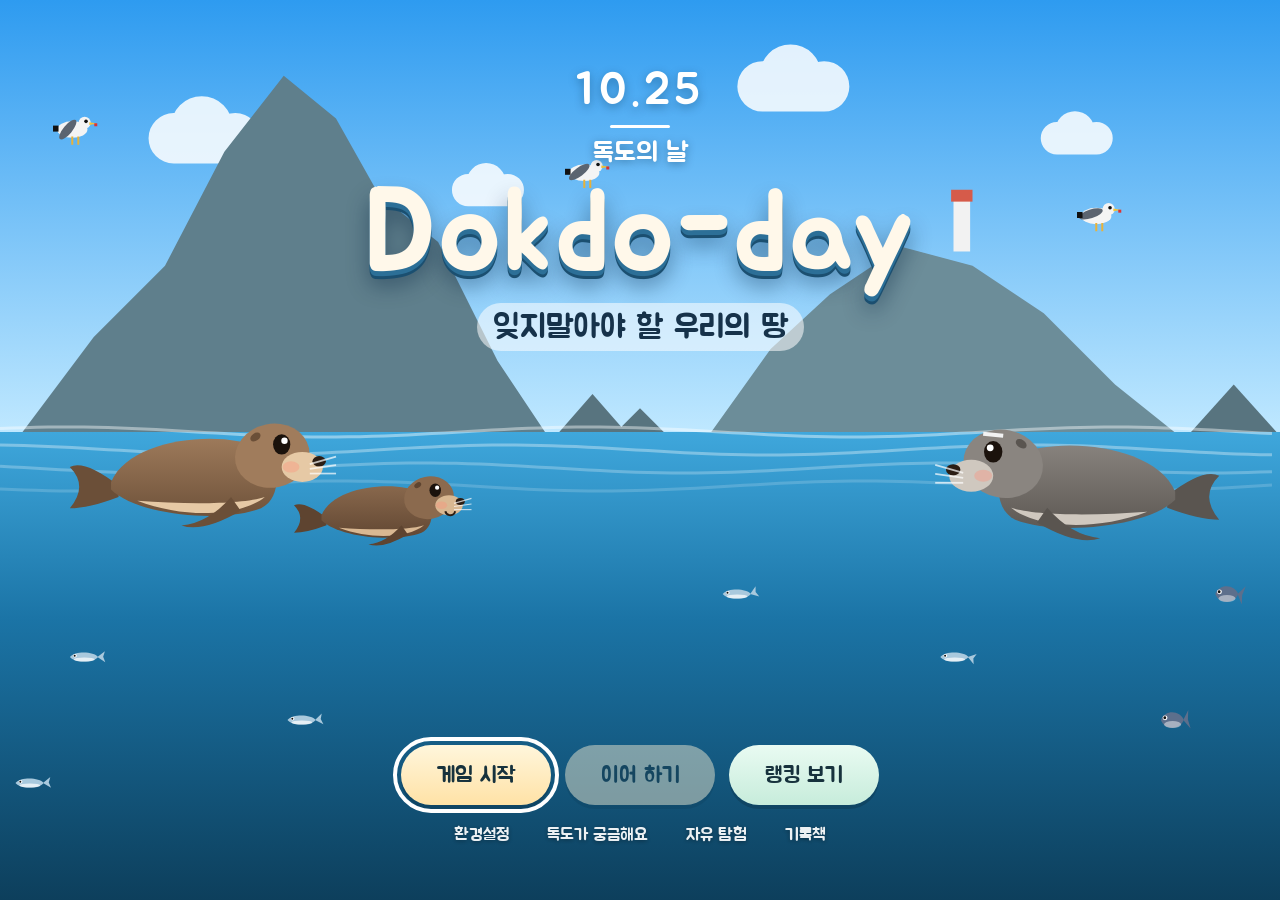
==== index.html @ 26db248d "Add files via upload" ====
<!doctype html>
<html lang="ko">
<head>
<meta charset="utf-8">
<meta name="viewport" content="width=device-width,initial-scale=1,minimum-scale=1,maximum-scale=1,user-scalable=no,viewport-fit=cover">
<meta name="theme-color" content="#123d4d">
<meta name="description" content="잊지말아야 할 우리의 땅. 강치 가족과 함께 독도의 지리·역사·생태를 알아보는 탐험.">
<title>Dokdoday · 잊지말아야 할 우리의 땅</title>
<link rel="preconnect" href="https://fonts.googleapis.com">
<link rel="preconnect" href="https://fonts.gstatic.com" crossorigin>
<link href="https://fonts.googleapis.com/css2?family=Gowun+Dodum&family=Jua&display=swap" rel="stylesheet">
<link rel="stylesheet" href="style.css">
<link rel="icon" href="data:image/svg+xml,<svg xmlns='http://www.w3.org/2000/svg' viewBox='0 0 64 64'><rect width='64' height='64' rx='14' fill='%23123d4d'/><path d='M8 46 L20 26 L28 18 L36 30 L40 46Z' fill='%236c8d99'/><path d='M34 46 L44 34 L52 32 L58 46Z' fill='%237fa3ae'/><rect x='0' y='44' width='64' height='20' fill='%231e7bb0'/></svg>">
</head>
<body>

<!-- ============ 처음 화면 ============ -->
<section id="title" class="screen active">
  <canvas id="titleCanvas"></canvas>
  <div class="title-wrap">
    <div class="title-date">10.25</div>
    <div class="title-line"></div>
    <div class="title-sub">독도의 날</div>
    <h1 class="logo">Dokdo-day</h1>
    <div class="logo-sub">잊지말아야 할 우리의 땅</div>
  </div>
  <div class="title-menu">
    <div class="title-buttons">
      <button class="pill big primary" data-act="new">게임 시작</button>
      <button class="pill big" data-act="continue" id="btnContinue">이어 하기</button>
      <button class="pill big mint" data-act="ranking">랭킹 보기</button>
    </div>
    <button class="who-tag" id="whoTag" style="display:none"></button>
    <div class="title-links">
      <button data-act="settings">환경설정</button>
      <button data-act="guide">독도가 궁금해요</button>
      <button data-act="free">자유 탐험</button>
      <button data-act="book">기록책</button>
    </div>
  </div>
</section>

<!-- ============ 게임 화면 ============ -->
<section id="game" class="screen">
  <canvas id="gameCanvas"></canvas>

  <div class="hud hud-tl">
    <div class="hud-chapter" id="hudChapter">1장 · 두 섬, 하나의 집</div>
    <div class="hud-place" id="hudPlace">독도, 1901 · 가제바위 주변</div>
    <div class="hud-goals" id="hudGoals"></div>
    <div class="hud-life">
      <div class="hearts" id="hudHearts"></div>
      <div class="boost"><span>돌진</span><i id="hudBoost"></i></div>
    </div>
  </div>

  <div class="hud hud-tr">
    <button class="icon-btn" data-act="dex" title="바다 친구 도감">도감 <b id="hudDex">0 / 20</b></button>
    <button class="icon-btn" data-act="book" title="기록책">기록책</button>
    <button class="icon-btn" data-act="mute" id="btnMute" title="소리">소리 켜짐</button>
    <button class="icon-btn round" data-act="pause" title="일시정지">Ⅱ</button>
  </div>

  <div class="hud hud-depth">
    <div class="depth-label">수심<b id="hudDepth">0m</b></div>
    <div class="depth-bar"><i id="hudDepthBar"></i></div>
    <div class="depth-max" id="hudDepthMax">416m</div>
  </div>

  <div class="mentor" id="mentor"><canvas id="mentorFace" width="88" height="88"></canvas><div><small id="mentorName">엄마 강치</small><p id="mentorText"></p><em id="mentorKey"></em></div></div>
  <div class="toast" id="toast"></div>

  <div class="hud hud-keys" id="hudKeys">
    <span><kbd>W</kbd><kbd>A</kbd><kbd>S</kbd><kbd>D</kbd> 또는 <kbd>←↑↓→</kbd> 이동</span>
    <span><kbd>Shift</kbd> 돌진</span>
    <span><kbd>E</kbd> 관찰</span>
    <span><kbd>F</kbd> 바위 오르내리기</span>
  </div>

  <!-- 터치 조작 -->
  <div class="touch" id="touch">
    <div class="stick" id="stick"><i id="stickKnob"></i></div>
    <div class="touch-btns">
      <button id="tDash">돌진</button>
      <button id="tObserve">관찰</button>
      <button id="tClimb">오르기</button>
    </div>
  </div>
</section>

<!-- ============ 이야기 ============ -->
<section id="story" class="screen">
  <canvas id="storyCanvas"></canvas>
  <div class="story-top">
    <div><small id="storyYear">1901년 봄</small><h2 id="storyTitle">프롤로그</h2></div>
    <div class="story-tools">
      <button class="ghost" id="storyLog">대화 기록</button>
      <button class="ghost" id="storySkip">이야기 건너뛰기 ›</button>
    </div>
  </div>
  <div class="story-badge">창작 이야기 · 실제 역사는 엽서와 기록으로 확인해요</div>
  <div class="dialog" id="dialog">
    <canvas id="speakerFace" width="160" height="160"></canvas>
    <div class="dialog-body">
      <div class="speaker" id="speaker">강이</div>
      <p id="line"></p>
      <div class="choices" id="choices"></div>
    </div>
    <button class="next" id="storyNext">계속 ›</button>
  </div>
</section>

<!-- ============ 가로 화면 안내 ============ -->
<div id="rotate">
  <div class="rot-icon">⟳</div>
  <h2>가로로 돌려 주세요</h2>
  <p>넓은 바다에서 강치와 함께 만나요!</p>
  <button class="pill" id="btnFull">전체화면으로 보기</button>
</div>

<!-- ============ 모달 ============ -->
<div id="modal" class="modal"><div class="modal-box" id="modalBox"></div></div>

<script type="module" src="main.js"></script>
</body>
</html>
---- style.css ----
:root {
  --deep: #123d4d;
  --deep2: #0b2a36;
  --sea: #1e7bb0;
  --cream: #fff4d6;
  --cream2: #ffe7b0;
  --mint: #d3f2e2;
  --ink: #17323d;
  --sun: #ffcf5a;
  --coral: #ff8f73;
  --card: #fffaf0;
  --line: rgba(18, 61, 77, 0.15);
}
* { box-sizing: border-box; -webkit-tap-highlight-color: transparent; }
html, body { margin: 0; height: 100%; overflow: hidden; background: var(--deep2); color: var(--ink); font-family: 'Gowun Dodum', 'Pretendard', 'Apple SD Gothic Neo', 'Malgun Gothic', sans-serif; }
button { font: inherit; cursor: pointer; border: 0; }
h1, h2, h3, .jua { font-family: 'Jua', sans-serif; font-weight: 400; }
kbd { display: inline-block; min-width: 1.6em; padding: 1px 6px; margin: 0 1px; border-radius: 6px; background: rgba(255,255,255,.18); border: 1px solid rgba(255,255,255,.35); font-family: 'Jua', sans-serif; font-size: .9em; text-align: center; }

.screen { position: fixed; inset: 0; display: none; }
.screen.active { display: block; }
canvas { display: block; }

/* ---------- 처음 화면 ---------- */
#titleCanvas { position: absolute; inset: 0; width: 100%; height: 100%; }
.title-wrap { position: absolute; left: 0; right: 0; top: 7vh; text-align: center; color: #fff; pointer-events: none; }
.title-date { font-family: 'Jua'; font-size: clamp(28px, 5vh, 52px); letter-spacing: 4px; text-shadow: 0 3px 10px rgba(0,40,70,.35); }
.title-line { width: 60px; height: 3px; background: #fff; margin: 6px auto 8px; border-radius: 2px; }
.title-sub { font-family: 'Jua'; font-size: clamp(18px, 3vh, 28px); text-shadow: 0 2px 8px rgba(0,40,70,.4); }
.logo { margin: 6px 0 0; font-size: clamp(56px, 13vh, 132px); line-height: 1; color: #fff8ea; letter-spacing: 1px;
  text-shadow: 0 5px 0 #2c6f97, 0 8px 0 #1b4f70, 0 14px 22px rgba(0,30,60,.45); }
.logo-sub { display: inline-block; margin-top: 10px; font-family: 'Jua'; font-size: clamp(20px, 3.6vh, 34px); color: #16324a; padding: 4px 16px; background: rgba(255,255,255,.55); border-radius: 30px; }
.title-menu { position: absolute; left: 0; right: 0; bottom: 6vh; text-align: center; }
.title-buttons { display: flex; gap: 14px; justify-content: center; flex-wrap: wrap; padding: 0 16px; }
.title-links { margin-top: 18px; display: flex; gap: 26px; justify-content: center; flex-wrap: wrap; }
.title-links button { background: none; color: #fff; font-family: 'Jua'; font-size: 17px; opacity: .92; text-shadow: 0 1px 4px rgba(0,0,0,.4); }
.title-links button:hover { opacity: 1; text-decoration: underline; }

.pill { padding: 12px 26px; border-radius: 40px; background: var(--cream); color: var(--ink); font-family: 'Jua'; font-size: 18px; box-shadow: 0 4px 0 rgba(0,0,0,.15); transition: transform .1s; }
.pill:hover { transform: translateY(-2px); }
.pill:active { transform: translateY(1px); }
.pill.big { min-width: 150px; padding: 16px 30px; font-size: 22px; }
.pill.primary { background: linear-gradient(#fff6dc, #ffe2a6); outline: 4px solid #fff; outline-offset: 4px; }
.pill.mint { background: linear-gradient(#e9fbf2, #c7ecdb); }
.pill.dark { background: var(--deep); color: #fff; }
.pill.coral { background: var(--coral); color: #fff; }
.pill:disabled { opacity: .45; cursor: default; transform: none; }
.ghost { background: rgba(255,255,255,.14); color: #fff; padding: 8px 14px; border-radius: 20px; font-family: 'Jua'; font-size: 15px; }
.ghost:hover { background: rgba(255,255,255,.26); }

/* ---------- 게임 화면 ---------- */
#gameCanvas { position: absolute; inset: 0; width: 100%; height: 100%; }
.hud { position: absolute; color: #fff; z-index: 5; }
.hud-tl { top: 14px; left: 16px; max-width: 360px; padding: 12px 16px; border-radius: 18px; background: rgba(8,36,52,.55); backdrop-filter: blur(4px); }
.hud-chapter { font-family: 'Jua'; font-size: 20px; }
.hud-place { font-size: 13px; opacity: .85; margin-top: 2px; }
.hud-goals { margin-top: 8px; display: flex; flex-direction: column; gap: 4px; font-size: 14px; }
.hud-goals .goal { display: flex; align-items: center; gap: 8px; }
.hud-goals .goal i { flex: 1; height: 6px; border-radius: 4px; background: rgba(255,255,255,.2); overflow: hidden; min-width: 70px; }
.hud-goals .goal i b { display: block; height: 100%; background: var(--sun); border-radius: 4px; transition: width .3s; }
.hud-goals .goal.done { color: #b9f5c8; }
.hud-goals .goal.done i b { background: #7ee09a; }
.hud-goals .phase { font-family: 'Jua'; font-size: 15px; color: var(--sun); }
.hud-life { margin-top: 8px; display: flex; align-items: center; gap: 14px; }
.hearts { font-size: 18px; letter-spacing: 1px; color: #ff8f8f; }
.hearts .off { color: rgba(255,255,255,.25); }
.boost { display: flex; align-items: center; gap: 6px; font-size: 12px; }
.boost i { width: 70px; height: 7px; border-radius: 4px; background: rgba(255,255,255,.2); overflow: hidden; position: relative; }
.boost i::after { content: ''; position: absolute; inset: 0; width: var(--w, 100%); background: #9fe6ff; border-radius: 4px; }
.hud-tr { top: 14px; right: 16px; display: flex; gap: 8px; }
.icon-btn { background: rgba(8,36,52,.55); color: #fff; padding: 9px 14px; border-radius: 20px; font-family: 'Jua'; font-size: 15px; backdrop-filter: blur(4px); }
.icon-btn b { color: var(--sun); font-weight: 400; margin-left: 4px; }
.icon-btn.round { width: 40px; padding: 9px 0; }
.icon-btn:hover { background: rgba(8,36,52,.8); }
.hud-depth { right: 18px; top: 50%; transform: translateY(-50%); display: flex; flex-direction: column; align-items: center; gap: 6px; font-size: 12px; }
.depth-label { text-align: center; font-family: 'Jua'; }
.depth-label b { display: block; font-size: 18px; font-weight: 400; }
.depth-bar { width: 8px; height: 180px; border-radius: 5px; background: linear-gradient(#9fe0ff, #1b4f70 60%, #06182a); position: relative; }
.depth-bar i { position: absolute; left: -5px; width: 18px; height: 6px; border-radius: 3px; background: var(--sun); top: 0; transition: top .15s; }
.depth-max { opacity: .8; }
.hud-keys { left: 50%; bottom: 14px; transform: translateX(-50%); display: flex; gap: 16px; font-size: 13px; padding: 8px 16px; border-radius: 20px; background: rgba(8,36,52,.45); white-space: nowrap; }

.mentor { position: absolute; top: 14px; left: 50%; transform: translateX(-50%) translateY(-140%); z-index: 6; display: flex; align-items: center; gap: 10px; padding: 8px 18px 8px 8px; border-radius: 22px; background: var(--card); box-shadow: 0 8px 22px rgba(0,0,0,.25); max-width: min(560px, 52vw); transition: transform .35s; }
.mentor.show { transform: translateX(-50%) translateY(0); }
.mentor canvas { width: 54px; height: 54px; border-radius: 50%; background: #cbe9f5; flex: none; }
.mentor small { font-family: 'Jua'; color: #b0573f; }
.mentor p { margin: 2px 0 0; font-size: 15px; line-height: 1.4; }
.mentor em { display: block; font-style: normal; font-size: 12px; color: #4b7488; margin-top: 2px; }

.toast { position: absolute; left: 50%; bottom: 70px; transform: translateX(-50%) translateY(20px); opacity: 0; z-index: 7; padding: 10px 20px; border-radius: 22px; background: rgba(255,250,235,.95); font-family: 'Jua'; font-size: 17px; color: var(--ink); box-shadow: 0 6px 18px rgba(0,0,0,.25); transition: all .3s; pointer-events: none; white-space: nowrap; }
.toast.show { opacity: 1; transform: translateX(-50%) translateY(0); }

/* 터치 */
.touch { display: none; }
body.is-touch .touch { display: block; }
body.is-touch .hud-keys { display: none; }
.stick { position: absolute; left: 30px; bottom: 30px; width: 140px; height: 140px; border-radius: 50%; background: rgba(255,255,255,.14); border: 2px solid rgba(255,255,255,.35); z-index: 8; touch-action: none; }
.stick i { position: absolute; left: 45px; top: 45px; width: 50px; height: 50px; border-radius: 50%; background: rgba(255,255,255,.6); }
.touch-btns { position: absolute; right: 26px; bottom: 30px; display: grid; grid-template-columns: 1fr 1fr; gap: 12px; z-index: 8; }
.touch-btns button { width: 74px; height: 74px; border-radius: 50%; background: rgba(255,255,255,.22); border: 2px solid rgba(255,255,255,.5); color: #fff; font-family: 'Jua'; font-size: 16px; touch-action: none; }
.touch-btns #tDash { grid-row: span 2; height: 160px; border-radius: 40px; background: rgba(255,207,90,.35); }

/* ---------- 이야기 ---------- */
#storyCanvas { position: absolute; inset: 0; width: 100%; height: 100%; }
.story-top { position: absolute; top: 0; left: 0; right: 0; display: flex; justify-content: space-between; align-items: flex-start; padding: 16px 22px; color: #fff; background: linear-gradient(rgba(0,20,35,.55), transparent); }
.story-top small { font-size: 14px; opacity: .85; }
.story-top h2 { margin: 2px 0 0; font-size: 26px; text-shadow: 0 2px 6px rgba(0,0,0,.4); }
.story-tools { display: flex; gap: 8px; }
.story-badge { position: absolute; top: 76px; left: 22px; font-size: 12px; color: #fff; background: rgba(0,0,0,.3); padding: 4px 10px; border-radius: 12px; }
.dialog { position: absolute; left: 50%; bottom: 22px; transform: translateX(-50%); width: min(980px, calc(100% - 32px)); min-height: 170px; display: flex; gap: 16px; align-items: flex-start; padding: 18px 20px; border-radius: 26px; background: rgba(255,250,238,.97); box-shadow: 0 10px 30px rgba(0,0,0,.3); }
.dialog canvas { width: 120px; height: 120px; border-radius: 22px; background: linear-gradient(#bfe6f5, #7cc1df); flex: none; }
.dialog.nar canvas { display: none; }
.dialog.nar { background: rgba(20,45,60,.94); color: #fff; }
.dialog.nar .speaker { color: var(--sun); }
.dialog-body { flex: 1; min-width: 0; }
.speaker { font-family: 'Jua'; font-size: 20px; color: #b0573f; min-height: 24px; }
.dialog p { margin: 6px 0 0; font-size: 20px; line-height: 1.6; word-break: keep-all; }
.dialog p.scene { font-style: italic; opacity: .85; }
.choices { display: flex; flex-direction: column; gap: 8px; margin-top: 12px; }
.choices button { text-align: left; padding: 12px 16px; border-radius: 14px; background: #fff; border: 2px solid #f0c36b; font-size: 17px; color: var(--ink); }
.choices button:hover { background: #fff3d1; }
.choices .ask { font-family: 'Jua'; color: #4b7488; font-size: 15px; }
.next { align-self: flex-end; padding: 10px 18px; border-radius: 20px; background: var(--deep); color: #fff; font-family: 'Jua'; font-size: 16px; flex: none; }
.dialog.nar .next { background: var(--sun); color: var(--ink); }

/* ---------- 가로 안내 ---------- */
#rotate { position: fixed; inset: 0; z-index: 100; display: none; flex-direction: column; align-items: center; justify-content: center; text-align: center; color: #fff; background: #1b3f4c; padding: 20px; }
#rotate .rot-icon { font-size: 72px; color: var(--coral); }
#rotate h2 { font-size: 26px; margin: 10px 0 6px; padding: 4px 10px; border: 3px solid var(--sun); border-radius: 6px; }
@media (orientation: portrait) and (max-width: 820px) {
  body.need-landscape #rotate { display: flex; }
}

/* ---------- 모달 ---------- */
.modal { position: fixed; inset: 0; z-index: 50; display: none; align-items: center; justify-content: center; background: rgba(4,20,30,.6); padding: 16px; }
.modal.show { display: flex; }
.modal-box { position: relative; width: min(880px, 100%); max-height: calc(100vh - 32px); overflow: auto; background: var(--card); border-radius: 26px; box-shadow: 0 20px 50px rgba(0,0,0,.4); padding: 24px 28px; animation: pop .25s ease-out; }
.modal-box.narrow { width: min(520px, 100%); }
.modal-box.wide { width: min(1100px, 100%); }
@keyframes pop { from { transform: scale(.94); opacity: 0; } to { transform: scale(1); opacity: 1; } }
.modal-close { position: absolute; top: 14px; right: 16px; background: #f0e6cc; color: var(--ink); width: 36px; height: 36px; border-radius: 50%; font-size: 18px; z-index: 2; }
.modal h2 { margin: 0 0 4px; font-size: 28px; color: var(--deep); }
.modal .eyebrow { font-family: 'Jua'; color: #c0603f; font-size: 15px; }
.modal .muted { color: #5d7682; font-size: 14px; }
.modal-actions { display: flex; gap: 10px; justify-content: center; flex-wrap: wrap; margin-top: 18px; }

/* 엽서 */
.pc-art { width: 100%; aspect-ratio: 16 / 7; border-radius: 18px; background: #9fdcff; margin: 10px 0 14px; }
.pc-key { font-size: 19px; line-height: 1.5; padding: 12px 16px; border-radius: 14px; background: #fff1cf; margin: 0 0 12px; }
.pc-key b, .pc-points b { color: #b0573f; }
.pc-points { display: grid; grid-template-columns: repeat(3, 1fr); gap: 10px; }
.pc-points div { padding: 10px 12px; border-radius: 14px; background: #eaf6fb; font-size: 15px; line-height: 1.45; }
.pc-points small { display: block; font-family: 'Jua'; color: var(--sea); font-size: 14px; }
.pc-body p { font-size: 16px; line-height: 1.7; margin: 12px 0 0; }
.pc-words { display: flex; gap: 10px; flex-wrap: wrap; margin-top: 14px; }
.pc-words div { flex: 1; min-width: 200px; padding: 8px 12px; border-left: 4px solid var(--sun); background: #fffaf0; font-size: 14px; }
.pc-words b { font-family: 'Jua'; font-weight: 400; color: var(--deep); margin-right: 6px; }
.pc-remember { margin-top: 14px; text-align: center; font-family: 'Jua'; font-size: 20px; color: var(--deep); padding: 10px; border: 2px dashed #f0c36b; border-radius: 14px; }
.pc-caution { margin-top: 10px; font-size: 13px; color: #8a5a3b; }
.pc-think { margin-top: 12px; padding: 12px 14px; border-radius: 14px; background: #eef7ee; }
.pc-think summary { cursor: pointer; font-family: 'Jua'; color: #2f6b3a; font-size: 16px; }
.pc-think p { margin: 8px 0 0; font-size: 15px; }

/* 생물 카드 */
.cr { display: grid; grid-template-columns: 300px 1fr; gap: 20px; align-items: start; }
.cr canvas { width: 100%; aspect-ratio: 4 / 3; border-radius: 18px; }
.cr .tag { display: inline-block; font-size: 13px; padding: 3px 10px; border-radius: 12px; background: #ffe7b0; margin-top: 6px; }
.cr dl { margin: 12px 0 0; display: grid; grid-template-columns: auto 1fr; gap: 6px 12px; font-size: 15px; }
.cr dt { font-family: 'Jua'; color: var(--sea); }
.cr dd { margin: 0; }
.cr .desc { font-size: 16px; line-height: 1.7; margin: 12px 0 0; }

/* 선택지 (관찰) */
.choose { display: grid; grid-template-columns: repeat(auto-fit, minmax(150px, 1fr)); gap: 12px; margin-top: 12px; }
.choose button { background: #eaf6fb; border-radius: 16px; padding: 10px; font-family: 'Jua'; font-size: 17px; color: var(--deep); }
.choose button:hover { background: #d4eef8; }
.choose canvas { width: 100%; aspect-ratio: 4 / 3; border-radius: 12px; margin-bottom: 6px; }

/* 도감 */
.dex-grid { display: grid; grid-template-columns: repeat(auto-fill, minmax(140px, 1fr)); gap: 12px; margin-top: 14px; }
.dex-grid button { background: #f3efe3; border-radius: 16px; padding: 8px; text-align: center; color: var(--ink); }
.dex-grid button.known { background: #e3f3fa; }
.dex-grid canvas { width: 100%; aspect-ratio: 4 / 3; border-radius: 12px; }
.dex-grid span { display: block; font-family: 'Jua'; margin-top: 6px; font-size: 16px; }
.dex-grid small { display: block; font-size: 12px; color: #6a8792; }

/* 탭 */
.tabs { display: flex; gap: 8px; margin: 14px 0 4px; flex-wrap: wrap; }
.tabs button { padding: 8px 16px; border-radius: 20px; background: #efe6cf; font-family: 'Jua'; font-size: 16px; color: var(--ink); }
.tabs button.on { background: var(--deep); color: #fff; }

/* 기록책 엽서 목록 */
.card-grid { display: grid; grid-template-columns: repeat(auto-fill, minmax(170px, 1fr)); gap: 12px; margin-top: 12px; }
.card-grid button { text-align: left; padding: 12px 14px; border-radius: 16px; background: #fff3d1; border: 2px solid #f0c36b; color: var(--ink); min-height: 92px; }
.card-grid button.locked { background: #eee8da; border-color: #ddd; color: #9a9a9a; cursor: default; }
.card-grid small { display: block; font-size: 12px; color: #9a6a3a; }
.card-grid b { display: block; font-family: 'Jua'; font-weight: 400; font-size: 19px; margin-top: 4px; }

/* 퀴즈 */
.quiz-q { font-family: 'Jua'; font-size: 24px; color: var(--deep); margin: 14px 0; line-height: 1.4; }
.quiz-o { display: flex; flex-direction: column; gap: 10px; }
.quiz-o button { text-align: left; padding: 14px 18px; border-radius: 16px; background: #fff; border: 2px solid #d9e7ee; font-size: 18px; color: var(--ink); }
.quiz-o button:hover { border-color: var(--sea); }
.quiz-o button.right { background: #e3f7e8; border-color: #59b46f; }
.quiz-o button.wrong { background: #fde8e3; border-color: #e07a5f; }
.quiz-fb { margin-top: 14px; padding: 12px 16px; border-radius: 14px; font-size: 16px; }
.quiz-fb.ok { background: #e3f7e8; }
.quiz-fb.no { background: #fff1e6; }
.quiz-prog { font-size: 14px; color: #5d7682; }

/* 수료증 */
.cert-wrap { display: grid; grid-template-columns: 1.4fr 1fr; gap: 20px; align-items: start; }
.cert-wrap canvas { width: 100%; border-radius: 12px; box-shadow: 0 6px 18px rgba(0,0,0,.2); }
.field { display: block; margin-top: 12px; font-size: 14px; color: #4b6570; }
.field input { display: block; width: 100%; margin-top: 4px; padding: 10px 12px; border-radius: 12px; border: 2px solid #d9e7ee; font: inherit; font-size: 17px; color: var(--ink); }
.field input:focus { outline: none; border-color: var(--sea); }
.designs { display: grid; grid-template-columns: repeat(3, 1fr); gap: 8px; margin-top: 6px; }
.designs button { padding: 8px 4px; border-radius: 12px; font-family: 'Jua'; font-size: 14px; border: 3px solid transparent; }
.designs button.on { border-color: var(--deep); }
.check { display: flex; align-items: center; gap: 8px; margin-top: 12px; font-size: 14px; }

/* 랭킹 */
.rank { width: 100%; border-collapse: collapse; margin-top: 12px; font-size: 16px; }
.rank th { text-align: left; font-family: 'Jua'; font-weight: 400; color: var(--sea); padding: 8px; border-bottom: 2px solid var(--line); }
.rank td { padding: 10px 8px; border-bottom: 1px solid var(--line); }
.rank tr.me td { background: #fff3d1; }
.rank .no { width: 50px; font-family: 'Jua'; font-size: 18px; color: #c0603f; }
.empty { text-align: center; padding: 30px; color: #6a8792; }

/* 설정 */
.slider { display: grid; grid-template-columns: 120px 1fr 44px; gap: 12px; align-items: center; margin-top: 14px; font-family: 'Jua'; }
.slider input { width: 100%; accent-color: var(--sea); }

/* 가이드 */
.guide { display: grid; grid-template-columns: 1fr 1fr; gap: 20px; align-items: start; }
.guide canvas { width: 100%; aspect-ratio: 16 / 10; border-radius: 18px; }
.guide p { font-size: 17px; line-height: 1.75; margin: 10px 0 0; }
.guide .ask { margin-top: 14px; padding: 10px 14px; border-radius: 14px; background: #eef7ee; font-size: 15px; }
.guide-nav { display: flex; justify-content: space-between; align-items: center; margin-top: 16px; }
.dots { display: flex; gap: 6px; }
.dots i { width: 8px; height: 8px; border-radius: 50%; background: #d9cfb6; }
.dots i.on { background: var(--deep); }

/* 자유 탐험 결과 */
.big-time { font-family: 'Jua'; font-size: 48px; color: var(--deep); text-align: center; margin: 10px 0; }
.level-path { display: flex; justify-content: center; gap: 6px; flex-wrap: wrap; margin-top: 10px; }
.level-path span { padding: 6px 12px; border-radius: 14px; background: #eaf6fb; font-family: 'Jua'; font-size: 14px; }

@media (max-width: 760px), (max-height: 500px) {
  .hud-tl { max-width: 250px; padding: 8px 12px; }
  .hud-chapter { font-size: 16px; }
  .hud-goals { font-size: 12px; }
  .icon-btn { padding: 7px 10px; font-size: 13px; }
  .dialog { min-height: 120px; padding: 12px 14px; }
  .dialog canvas { width: 80px; height: 80px; }
  .dialog p { font-size: 16px; }
  .pc-points { grid-template-columns: 1fr; }
  .cr, .cert-wrap, .guide { grid-template-columns: 1fr; }
  .depth-bar { height: 110px; }
}

/* 우리 반 탐험가 */
.who-tag { display: block; margin: 0 auto 12px; background: rgba(255,255,255,.2); color: #fff; padding: 6px 16px; border-radius: 16px; font-family: 'Jua'; font-size: 15px; }
.who-tag:hover { background: rgba(255,255,255,.32); }
.nums { display: grid; grid-template-columns: repeat(7, 1fr); gap: 6px; margin-top: 6px; }
.nums button { padding: 9px 0; border-radius: 10px; background: #eaf6fb; font-family: 'Jua'; font-size: 17px; color: var(--ink); }
.nums button.on { background: var(--deep); color: #fff; }
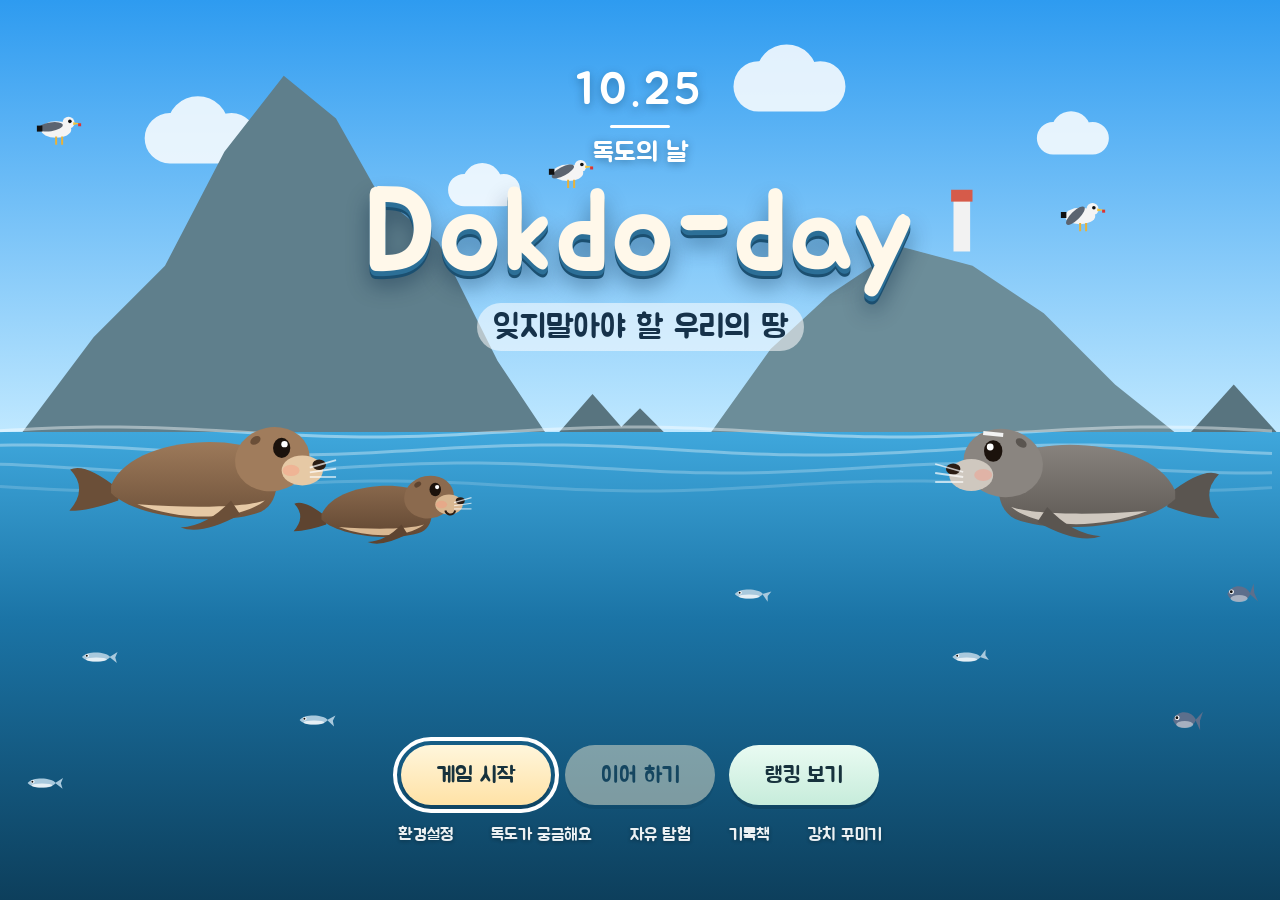
==== commit a538f77b: "Add files via upload" ====
--- a/index.html
+++ b/index.html
@@ -24,6 +24,7 @@
     <h1 class="logo">Dokdo-day</h1>
     <div class="logo-sub">잊지말아야 할 우리의 땅</div>
   </div>
+  <div class="class-goal" id="classGoal" style="display:none"></div>
   <div class="title-menu">
     <div class="title-buttons">
       <button class="pill big primary" data-act="new">게임 시작</button>
@@ -36,6 +37,8 @@
       <button data-act="guide">독도가 궁금해요</button>
       <button data-act="free">자유 탐험</button>
       <button data-act="book">기록책</button>
+      <button data-act="chapters" id="lnkChapters">장 고르기 ★</button>
+      <button data-act="dress" id="lnkDress">강치 꾸미기</button>
     </div>
   </div>
 </section>
@@ -110,6 +113,9 @@
   </div>
 </section>
 
+<!-- ============ 퀴즈 대결 알림 ============ -->
+<button id="quizBanner" style="display:none">⚡ 선생님이 퀴즈 대결을 열었어요! <b>참여하기 ›</b></button>
+
 <!-- ============ 가로 화면 안내 ============ -->
 <div id="rotate">
   <div class="rot-icon">⟳</div>
--- a/style.css
+++ b/style.css
@@ -265,3 +265,57 @@
 .nums { display: grid; grid-template-columns: repeat(7, 1fr); gap: 6px; margin-top: 6px; }
 .nums button { padding: 9px 0; border-radius: 10px; background: #eaf6fb; font-family: 'Jua'; font-size: 17px; color: var(--ink); }
 .nums button.on { background: var(--deep); color: #fff; }
+
+/* ---------- 별점 ---------- */
+.stars i { font-style: normal; color: rgba(18,61,77,.18); margin: 0 2px; }
+.stars i.on { color: #ffbf2e; text-shadow: 0 2px 0 #d68f00; }
+.star-list { list-style: none; padding: 0; margin: 10px auto; max-width: 360px; }
+.star-list li { padding: 8px 12px; border-radius: 12px; margin-top: 6px; background: #f1ede3; color: #8a8a8a; font-size: 16px; }
+.star-list li.ok { background: #fff3d1; color: var(--ink); }
+.unlock { margin-top: 12px; padding: 12px 14px; border-radius: 14px; background: #e9f7ee; text-align: center; font-size: 16px; }
+.ch-grid { display: grid; grid-template-columns: 1fr 1fr; gap: 10px; margin-top: 12px; }
+.ch-grid button { text-align: left; padding: 12px 14px; border-radius: 16px; background: #eaf6fb; color: var(--ink); }
+.ch-grid button:disabled { opacity: .45; cursor: default; }
+.ch-grid small { display: block; color: #4b7488; font-size: 12px; }
+.ch-grid b { display: block; font-family: 'Jua'; font-weight: 400; font-size: 19px; margin: 2px 0 4px; }
+.ch-grid em { display: block; font-style: normal; font-size: 12px; color: #9a9a9a; }
+
+/* ---------- 꾸미기 ---------- */
+.dress { display: grid; grid-template-columns: 1fr 1.3fr; gap: 18px; align-items: start; margin-top: 10px; }
+.dress > canvas { width: 100%; border-radius: 20px; }
+.acc-grid { display: grid; grid-template-columns: repeat(auto-fill, minmax(120px, 1fr)); gap: 8px; margin-top: 8px; }
+.acc-grid button { padding: 6px; border-radius: 14px; background: #fff; border: 2px solid #e2ecf0; color: var(--ink); text-align: center; }
+.acc-grid button.on { border-color: var(--deep); background: #eaf6fb; }
+.acc-grid button:disabled { opacity: .55; cursor: default; }
+.acc-grid canvas { width: 100%; border-radius: 10px; }
+.acc-grid b { display: block; font-family: 'Jua'; font-weight: 400; font-size: 15px; }
+.acc-grid small { display: block; font-size: 11px; color: #5d7682; min-height: 28px; }
+
+/* ---------- 협동 목표 ---------- */
+.class-goal { position: absolute; right: 18px; top: 18px; width: min(330px, 40vw); padding: 12px 14px; border-radius: 18px; background: rgba(255,250,238,.92); color: var(--ink); box-shadow: 0 6px 18px rgba(0,0,0,.18); font-size: 13px; z-index: 3; }
+.cg-title { font-family: 'Jua'; font-size: 16px; color: var(--deep); }
+.cg-title small { color: #3f9b5a; font-size: 13px; margin-left: 4px; }
+.cg-bar { position: relative; height: 12px; border-radius: 8px; background: #dfe9ee; margin: 10px 0 8px; }
+.cg-bar i { position: absolute; left: 0; top: 0; bottom: 0; border-radius: 8px; background: linear-gradient(90deg, #5fb0d8, #3f9b5a); }
+.cg-bar span { position: absolute; top: -7px; transform: translateX(-50%); font-size: 18px; color: #b9c6cc; }
+.cg-bar span.on { color: #ffbf2e; }
+.cg-text { line-height: 1.5; }
+@media (max-height: 560px) { .class-goal { display: none !important; } }
+
+/* ---------- 퀴즈 대결 (학생) ---------- */
+#quizBanner { position: fixed; left: 50%; top: 12px; transform: translateX(-50%); z-index: 60; padding: 12px 22px; border-radius: 26px; background: #ffcf5a; color: var(--ink); font-family: 'Jua'; font-size: 18px; box-shadow: 0 8px 24px rgba(0,0,0,.3); animation: qzPulse 1.2s ease-in-out infinite; }
+#quizBanner b { font-weight: 400; color: #b0573f; }
+@keyframes qzPulse { 50% { transform: translateX(-50%) scale(1.05); } }
+.qz-opts { display: grid; grid-template-columns: 1fr 1fr; gap: 12px; margin-top: 10px; }
+.qz-opts button { min-height: 96px; padding: 14px 18px; border-radius: 18px; color: #fff; font-family: 'Jua'; font-size: 22px; text-align: left; display: flex; align-items: center; gap: 12px; box-shadow: 0 4px 0 rgba(0,0,0,.2); }
+.qz-opts button b { display: inline-flex; align-items: center; justify-content: center; width: 40px; height: 40px; border-radius: 50%; background: rgba(255,255,255,.3); font-weight: 400; flex: none; }
+.qz-opts .c0 { background: #e2574c; } .qz-opts .c1 { background: #2f86c9; } .qz-opts .c2 { background: #e8a51f; } .qz-opts .c3 { background: #3f9b5a; }
+.qz-opts button:disabled { opacity: .35; } .qz-opts button.picked { opacity: 1; outline: 5px solid #123d4d; }
+.qz-wait { text-align: center; padding: 20px 0; font-size: 48px; } .qz-wait p { font-size: 18px; line-height: 1.6; margin: 10px 0 0; }
+.qz-me { display: flex; flex-direction: column; align-items: center; margin-top: 14px; padding: 14px; border-radius: 18px; background: #eaf6fb; }
+.qz-me b { font-family: 'Jua'; font-weight: 400; font-size: 44px; color: var(--deep); }
+.qz-me.big b { font-size: 60px; }
+.qz-top { list-style: none; padding: 0; margin: 14px 0 0; }
+.qz-top li { display: flex; align-items: center; gap: 10px; padding: 10px 12px; border-radius: 14px; background: #fff7e3; margin-top: 6px; font-size: 17px; }
+.qz-top b { margin-left: auto; font-family: 'Jua'; font-weight: 400; }
+@media (max-width: 760px) { .dress { grid-template-columns: 1fr; } .qz-opts button { font-size: 18px; min-height: 72px; } }
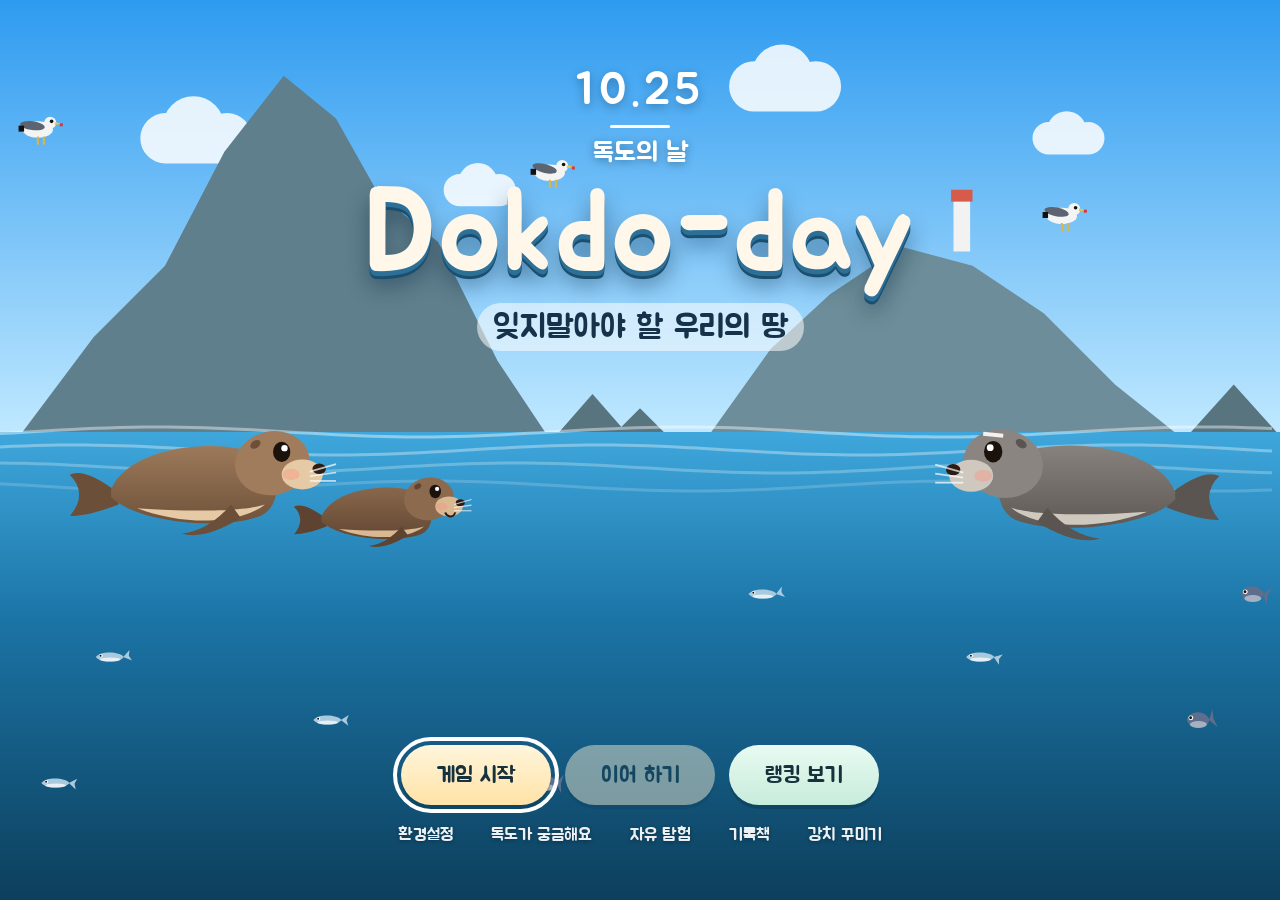
==== commit caaa687b: "Add files via upload" ====
--- a/index.html
+++ b/index.html
@@ -2,6 +2,7 @@
 <html lang="ko">
 <head>
 <meta charset="utf-8">
+<base href="/">
 <meta name="viewport" content="width=device-width,initial-scale=1,minimum-scale=1,maximum-scale=1,user-scalable=no,viewport-fit=cover">
 <meta name="theme-color" content="#123d4d">
 <meta name="description" content="잊지말아야 할 우리의 땅. 강치 가족과 함께 독도의 지리·역사·생태를 알아보는 탐험.">
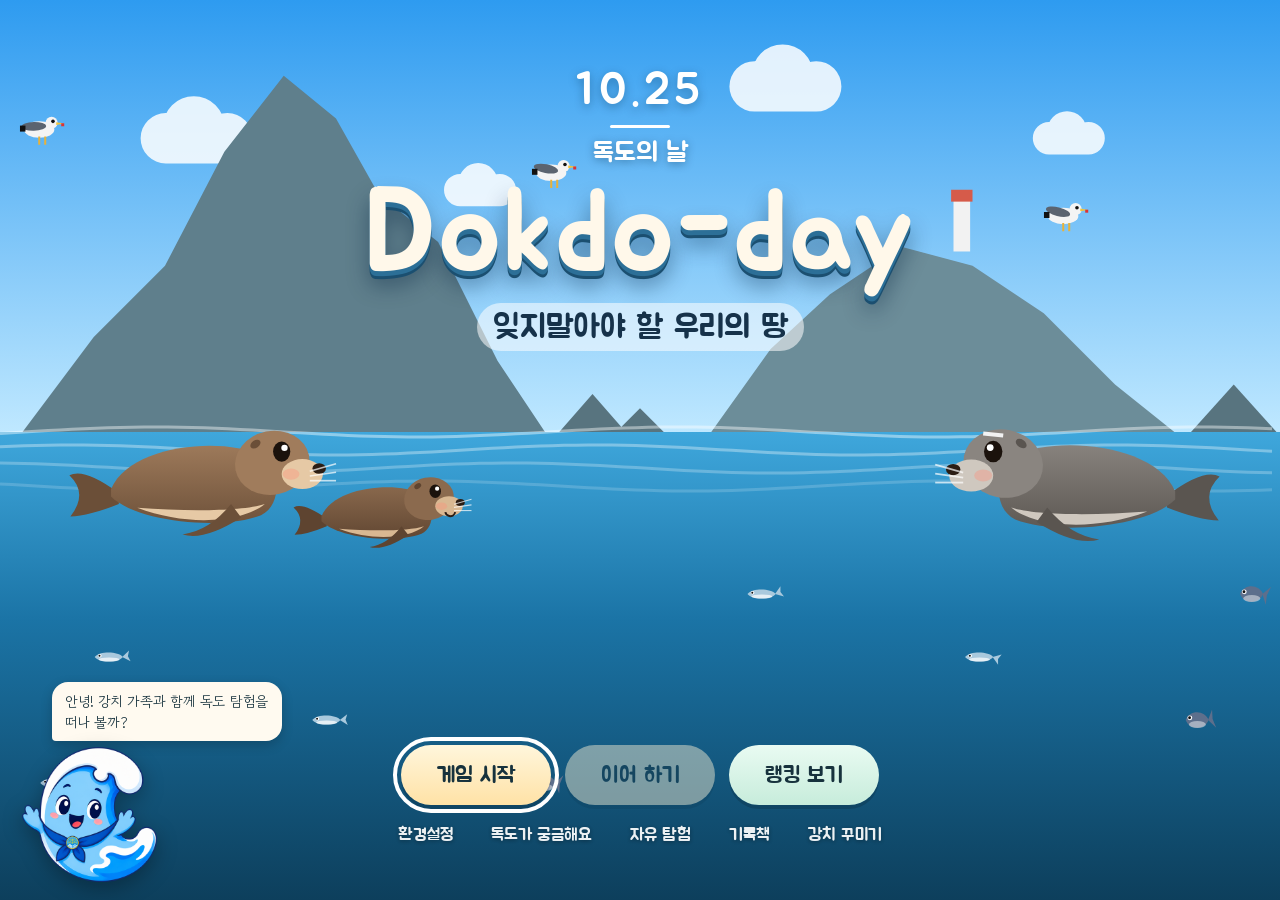
==== commit 52995c6a: "Add files via upload" ====
--- a/index.html
+++ b/index.html
@@ -26,6 +26,7 @@
     <div class="logo-sub">잊지말아야 할 우리의 땅</div>
   </div>
   <div class="class-goal" id="classGoal" style="display:none"></div>
+  <div class="title-mascot" id="titleMascot"><p id="mascotTalk">안녕! 강치 가족과 함께 독도 탐험을 떠나 볼까?</p><img src="mascot.png" alt="학교 마스코트"></div>
   <div class="title-menu">
     <div class="title-buttons">
       <button class="pill big primary" data-act="new">게임 시작</button>
--- a/style.css
+++ b/style.css
@@ -109,7 +109,8 @@
 .story-badge { position: absolute; top: 76px; left: 22px; font-size: 12px; color: #fff; background: rgba(0,0,0,.3); padding: 4px 10px; border-radius: 12px; }
 .dialog { position: absolute; left: 50%; bottom: 22px; transform: translateX(-50%); width: min(980px, calc(100% - 32px)); min-height: 170px; display: flex; gap: 16px; align-items: flex-start; padding: 18px 20px; border-radius: 26px; background: rgba(255,250,238,.97); box-shadow: 0 10px 30px rgba(0,0,0,.3); }
 .dialog canvas { width: 120px; height: 120px; border-radius: 22px; background: linear-gradient(#bfe6f5, #7cc1df); flex: none; }
-.dialog.nar canvas { display: none; }
+.dialog.scene canvas { display: none; }
+.dialog.nar canvas { background: linear-gradient(#2b5f7a, #1d4458); }
 .dialog.nar { background: rgba(20,45,60,.94); color: #fff; }
 .dialog.nar .speaker { color: var(--sun); }
 .dialog-body { flex: 1; min-width: 0; }
@@ -319,3 +320,15 @@
 .qz-top li { display: flex; align-items: center; gap: 10px; padding: 10px 12px; border-radius: 14px; background: #fff7e3; margin-top: 6px; font-size: 17px; }
 .qz-top b { margin-left: auto; font-family: 'Jua'; font-weight: 400; }
 @media (max-width: 760px) { .dress { grid-template-columns: 1fr; } .qz-opts button { font-size: 18px; min-height: 72px; } }
+
+/* ---------- 우리 학교 마스코트 ---------- */
+.title-mascot { position: absolute; left: 22px; bottom: 18px; display: flex; flex-direction: column; align-items: flex-start; z-index: 4; cursor: pointer; }
+.title-mascot img { width: clamp(90px, 15vh, 150px); filter: drop-shadow(0 6px 10px rgba(0,0,0,.3)); animation: mBob 2.4s ease-in-out infinite; }
+.title-mascot p { margin: 0 0 6px 30px; max-width: 230px; padding: 9px 13px; border-radius: 16px 16px 16px 4px; background: #fffaf0; font-size: 14px; line-height: 1.45; box-shadow: 0 4px 12px rgba(0,0,0,.2); }
+@keyframes mBob { 50% { transform: translateY(-8px) rotate(-3deg); } }
+.m-ava { width: 52px; height: 52px; object-fit: contain; flex: none; }
+.m-big { width: 120px; display: block; margin: 0 auto; animation: mBob 2.4s ease-in-out infinite; }
+.pc-remember { display: flex; align-items: center; gap: 12px; justify-content: center; }
+.pc-remember small { display: block; font-size: 12px; color: #4b7488; }
+.m-hint { display: flex; align-items: center; gap: 10px; }
+@media (max-height: 560px), (max-width: 760px) { .title-mascot { display: none; } }
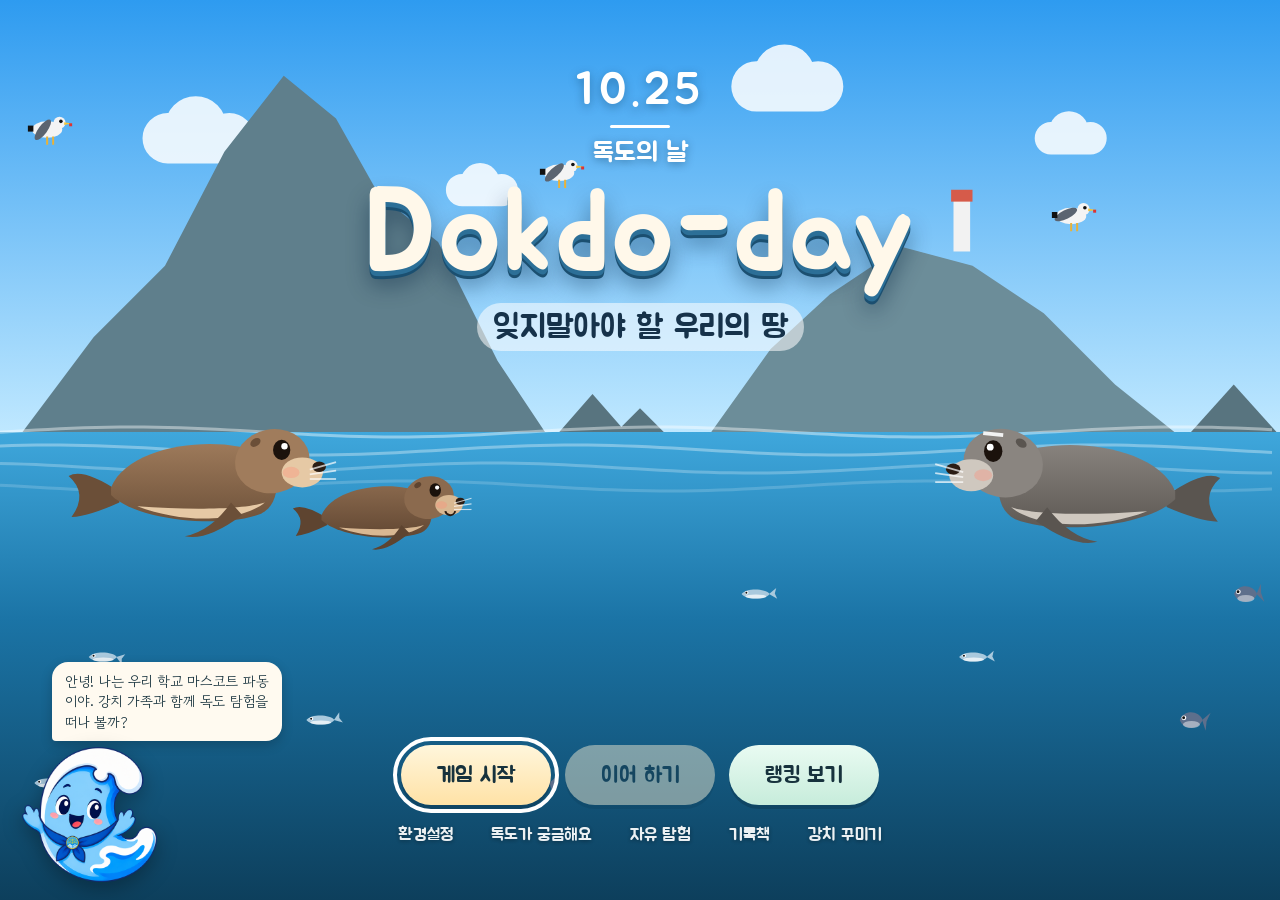
==== commit 2cfee055: "Add files via upload" ====
--- a/index.html
+++ b/index.html
@@ -26,7 +26,7 @@
     <div class="logo-sub">잊지말아야 할 우리의 땅</div>
   </div>
   <div class="class-goal" id="classGoal" style="display:none"></div>
-  <div class="title-mascot" id="titleMascot"><p id="mascotTalk">안녕! 강치 가족과 함께 독도 탐험을 떠나 볼까?</p><img src="mascot.png" alt="학교 마스코트"></div>
+  <div class="title-mascot" id="titleMascot"><p id="mascotTalk">안녕! 나는 우리 학교 마스코트 파동이야. 강치 가족과 함께 독도 탐험을 떠나 볼까?</p><img src="mascot.png" alt="파동"></div>
   <div class="title-menu">
     <div class="title-buttons">
       <button class="pill big primary" data-act="new">게임 시작</button>
